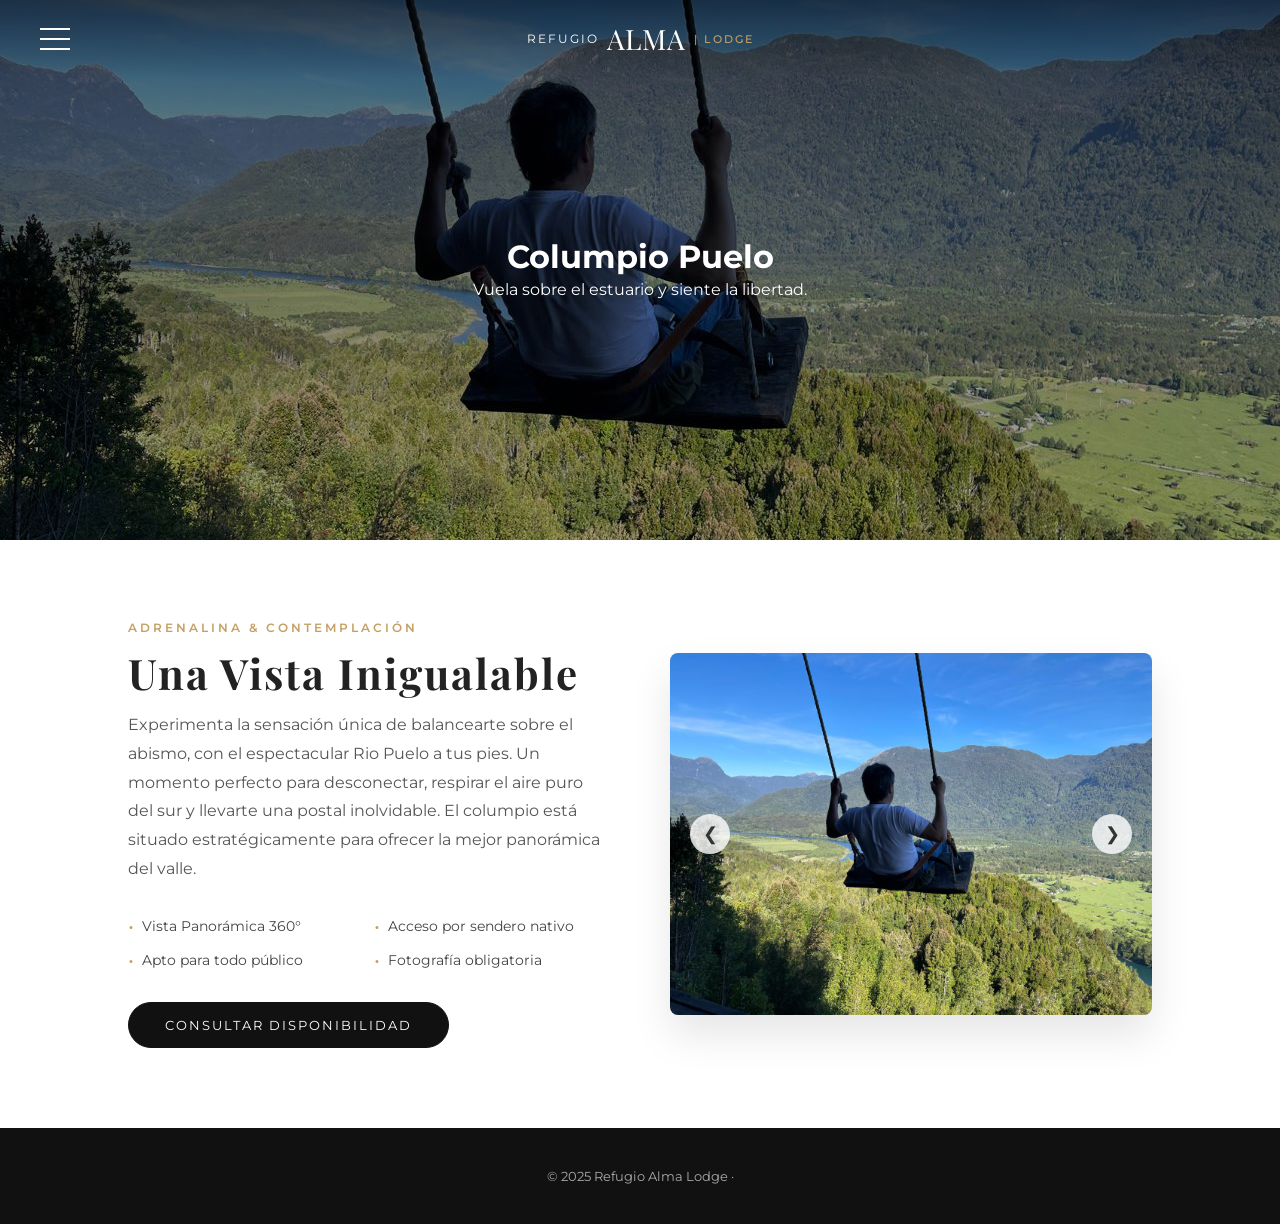
==== columpio.html @ 0404adab "base" ====
<!DOCTYPE html>
<html lang="es">

<head>
    <meta charset="UTF-8" />
    <meta name="viewport" content="width=device-width, initial-scale=1.0" />
    <title>Columpio del Mundo - Refugio Alma Lodge</title>
    <link rel="stylesheet" href="css/style.css" />
</head>

<body>

    <nav class="awasi-nav" id="awasiNav">
        <div class="nav-left">
            <div class="nav-toggle" id="navToggle">
                <span></span><span></span><span></span>
            </div>
        </div>
        <div class="nav-logo">
            <a href="index.html" class="logo-link">
                <span class="logo-refugio">REFUGIO</span>
                <span class="logo-alma">ALMA</span>
                <span class="logo-lodge">| LODGE</span>
            </a>
        </div>
        <div class="nav-right"></div>
    </nav>

    <div class="mobile-menu" id="mobileMenu">
        <a href="index.html#experiencias">Tours</a>
        <a href="index.html#nosotros">Nosotros</a>
        <a href="index.html#refugios">Refugios</a>
        <a href="index.html#galeria">Galería</a>
        <a href="index.html#ubicacion">Ubicación</a>
        <a href="index.html#contacto">Contacto</a>
    </div>

    <!-- HERO INTERNAL -->
    <header class="hero-internal" style="background-image: url('assets/columpio/hero3.jpeg');">
        <div class="hero-overlay"></div>
        <div class="hero-content">
            <h1>Columpio Puelo</h1>
            <p>Vuela sobre el estuario y siente la libertad.</p>
        </div>
    </header>

    <!-- COLUMPIO DETAIL -->
    <section class="unit-section">
        <div class="unit-container">
            <div class="unit-content">
                <span class="unit-subtitle">Adrenalina & Contemplación</span>
                <h2>Una Vista Inigualable</h2>
                <p class="unit-description">
                    Experimenta la sensación única de balancearte sobre el abismo, con el espectacular Rio Puelo a tus pies.
                    Un momento perfecto para desconectar, respirar el aire puro del sur y llevarte una postal
                    inolvidable.
                    El columpio está situado estratégicamente para ofrecer la mejor panorámica del valle.
                </p>
                <ul class="unit-features">
                    <li>Vista Panorámica 360°</li>
                    <li>Acceso por sendero nativo</li>
                    <li>Apto para todo público</li>
                    <li>Fotografía obligatoria</li>
                </ul>
                <a href="https://wa.me/56912345678" target="_blank" class="btn-hero btn-dark">Consultar
                    Disponibilidad</a>
            </div>
            <div class="unit-gallery">
                <div class="carousel" id="carousel-columpio">
                    <div class="carousel-track">
                        <img src="assets/columpio/hero3.jpeg" class="active" alt="Columpio 1">
                    </div>
                    <button class="carousel-btn prev" aria-label="Anterior">&#10094;</button>
                    <button class="carousel-btn next" aria-label="Siguiente">&#10095;</button>
                </div>
            </div>
        </div>
    </section>

    <footer>
        © 2025 Refugio Alma Lodge ·
    </footer>

    <script src="js/scrollreveal.min.js"></script>
    <script src="js/main.js"></script>
</body>

</html>
---- css/style.css ----
/* ---------- RESET ---------- */
@import url('https://fonts.googleapis.com/css2?family=Montserrat:wght@300;400;500&family=Playfair+Display:ital,wght@0,400;0,700;1,400&display=swap');




* {
    margin: 0;
    padding: 0;
    box-sizing: border-box;
}

body {
    font-family: "Montserrat", sans-serif;
    color: #333;
    background: #fafafa;
}

img {
    display: block;
    max-width: 100%;
}

/* ---------- NAVBAR AWASI STYLE ---------- */

.awasi-nav {
    position: fixed;
    top: 0;
    width: 100%;
    display: flex;
    justify-content: space-between;
    /* Changed to space-between for Left/Center/Right layout */
    align-items: center;
    padding: 20px 40px;
    z-index: 1002;
    transition: all 0.35s ease;
    background: transparent;
    /* Gradient added in HTML or just transparent */
    background: linear-gradient(to bottom, rgba(0, 0, 0, 0.4) 0%, rgba(0, 0, 0, 0) 100%);
}

.awasi-nav.scrolled {
    background: rgba(255, 255, 255, 0.98);
    padding: 15px 40px;
    backdrop-filter: blur(8px);
    border-bottom: 1px solid #eee;
}

.awasi-nav.scrolled .logo-refugio,
.awasi-nav.scrolled .logo-alma {
    color: #333;
}

/* Layout Containers */
.nav-left,
.nav-right {
    flex: 1;
    display: flex;
    align-items: center;
}

.nav-left {
    justify-content: flex-start;
}

.nav-right {
    justify-content: flex-end;
}

/* Logo Styles */
.nav-logo {
    flex: 2;
    display: flex;
    justify-content: center;
    align-items: center;
}

.logo-link {
    text-decoration: none;
    display: flex;
    align-items: center;
    gap: 8px;
    color: #fff;
    transition: opacity 0.3s ease;
}

.logo-link:hover {
    opacity: 0.8;
}

.logo-refugio {
    font-family: "Montserrat", sans-serif;
    font-size: 12px;
    letter-spacing: 2px;
    font-weight: 400;
    text-transform: uppercase;
}

.logo-alma {
    font-family: "Playfair Display", serif;
    font-size: 28px;
    letter-spacing: 1px;
    font-weight: 400;
    text-transform: uppercase;
}

.logo-lodge {
    font-family: "Montserrat", sans-serif;
    font-size: 11px;
    letter-spacing: 2px;
    font-weight: 500;
    text-transform: uppercase;
    color: #c5a065;
    /* Gold/Brown tone */
}

/* Burger Menu - Always Visible */
.nav-toggle {
    display: flex;
    /* Always flex */
    flex-direction: column;
    width: 30px;
    cursor: pointer;
    z-index: 1001;
    /* Above overlay */
}

.nav-toggle span {
    background: white;
    height: 2px;
    margin: 4px 0;
    transition: 0.3s;
    width: 100%;
}

.awasi-nav.scrolled .nav-toggle span {
    background: #333;
}

/* Toggle Animation when Active */
.nav-toggle.active span:nth-child(1) {
    transform: rotate(45deg) translate(5px, 6px);
    background: #fff;
    /* Keep white on overlay */
}

.nav-toggle.active span:nth-child(2) {
    opacity: 0;
}

.nav-toggle.active span:nth-child(3) {
    transform: rotate(-45deg) translate(5px, -6px);
    background: #fff;
}

/* ---------- Mobile Overlay Menu ---------- */

/* ---------- Mobile Overlay Menu ---------- */

.mobile-menu {
    position: fixed;
    inset: 0;
    background: rgba(20, 20, 20, 0.98);
    /* Dark overlay like Awasi */
    display: flex;
    flex-direction: column;
    justify-content: center;
    align-items: center;
    gap: 40px;
    opacity: 0;
    visibility: hidden;
    transition: all 0.4s ease;
    z-index: 1000;
}

.mobile-menu a {
    text-decoration: none;
    font-family: "Playfair Display", serif;
    font-size: 32px;
    text-transform: capitalize;
    /* Or uppercase, Awasi uses elegant mix */
    letter-spacing: 1px;
    color: #fff;
    opacity: 0;
    transform: translateY(20px);
    transition: 0.4s ease;
}

.mobile-menu a:hover {
    color: #c5a065;
}

.mobile-menu.active {
    opacity: 1;
    visibility: visible;
}

.mobile-menu.active a {
    opacity: 1;
    transform: translateY(0);
}

/* Staggered animation for links */
.mobile-menu.active a:nth-child(1) {
    transition-delay: 0.1s;
}

.mobile-menu.active a:nth-child(2) {
    transition-delay: 0.2s;
}

.mobile-menu.active a:nth-child(3) {
    transition-delay: 0.3s;
}

.mobile-menu.active a:nth-child(4) {
    transition-delay: 0.4s;
}

.mobile-menu.active a:nth-child(5) {
    transition-delay: 0.5s;
}

.mobile-menu.active a:nth-child(6) {
    transition-delay: 0.6s;
}

/* ---------- HERO ---------- */

.hero {
    height: 100vh;
    /* background-image removed for slideshow */
    position: relative;
    display: flex;
    justify-content: center;
    align-items: center;
    text-align: center;
    color: #fff;
    overflow: hidden;
}

.hero-slideshow {
    position: absolute;
    inset: 0;
    z-index: 0;
}

.hero-slideshow img {
    position: absolute;
    inset: 0;
    width: 100%;
    height: 100%;
    object-fit: cover;
    opacity: 0;
    transition: opacity 1.5s ease-in-out;
}

.hero-slideshow img.active {
    opacity: 1;
}

.hero-overlay {
    position: absolute;
    inset: 0;
    background: linear-gradient(to bottom, rgba(0, 0, 0, 0.55), rgba(0, 0, 0, 0.35));
}

.hero-content {
    position: relative;
    max-width: 700px;
    padding: 0 20px;
}

.hero h1 {
    font-size: 52px;
    letter-spacing: 3px;
    text-transform: uppercase;
    margin-bottom: 20px;
}

.hero p {
    font-size: 18px;
    margin-bottom: 30px;
}

.btn-hero {
    display: inline-block;
    padding: 14px 36px;
    border-radius: 30px;
    border: 1px solid #fff;
    color: #fff;
    text-decoration: none;
    font-size: 13px;
    letter-spacing: 2px;
    text-transform: uppercase;
    background: transparent;
    cursor: pointer;
    transition: background 0.3s, color 0.3s;
}

.btn-hero:hover {
    background: #fff;
    color: #000;
}

.btn-outline {
    border-color: #333;
    color: #333;
}

.btn-outline:hover {
    background: #333;
    color: #fff;
}

.btn-dark {
    background: #111;
    border-color: #111;
    color: #fff;
}

/* ---------- SECTIONS ---------- */

section {
    padding: 100px 10%;
    background: #fafafa;
    opacity: 0;
    transform: translateX(50px);
    transition: opacity 0.8s ease-out, transform 0.8s ease-out;
}

section.section-visible {
    opacity: 1;
    transform: translateX(0);
}

section:nth-of-type(even) {
    background: #ffffff;
}

h2 {
    font-size: 32px;
    margin-bottom: 20px;
    text-transform: uppercase;
    letter-spacing: 2px;
}

p {
    line-height: 1.7;
    max-width: 800px;
}

/* ---------- GRID & CARDS ---------- */

.grid {
    margin-top: 40px;
    display: grid;
    grid-template-columns: repeat(auto-fit, minmax(280px, 1fr));
    gap: 20px;
}

.cards {
    display: flex;
    flex-wrap: wrap;
    gap: 40px;
    margin-top: 40px;
}

.card {
    flex: 1;
    min-width: 280px;
    border-radius: 8px;
    overflow: hidden;
    background: #fff;
    box-shadow: 0 10px 20px rgba(0, 0, 0, 0.08);
    transition: all 0.4s ease;
}

.card:hover {
    transform: translateY(-10px);
    box-shadow: 0 20px 40px rgba(0, 0, 0, 0.15);
}

.card img {
    width: 100%;
    transition: transform 0.6s ease;
}

.card:hover img {
    transform: scale(1.05);
}

.card-content {
    padding: 20px;
}

.card-content h3 {
    margin-bottom: 10px;
}

/* ---------- EXPERIENCIAS CARDS ---------- */

.exp-card {
    background: #fff;
    border-radius: 8px;
    overflow: hidden;
    box-shadow: 0 10px 20px rgba(0, 0, 0, 0.06);
    transition: all 0.4s ease;
}

.exp-card:hover {
    transform: translateY(-10px);
    box-shadow: 0 20px 40px rgba(0, 0, 0, 0.15);
}

.exp-card img {
    transition: transform 0.6s ease;
}

.exp-card:hover img {
    transform: scale(1.05);
}

.exp-text {
    padding: 18px 18px 22px;
}

/* ---------- PHOTO CARDS (Suites & Galeria) ---------- */

.photo-card {
    border-radius: 8px;
    overflow: hidden;
    box-shadow: 0 10px 20px rgba(0, 0, 0, 0.08);
    transition: all 0.4s ease;
    /* Ensure it takes full width of grid cell if needed, or behaves like a block */
    display: block;
}

.photo-card:hover {
    transform: translateY(-10px);
    box-shadow: 0 20px 40px rgba(0, 0, 0, 0.15);
}

.photo-card img {
    width: 100%;
    height: 100%;
    object-fit: cover;
    display: block;
    transition: transform 0.6s ease;
}

.photo-card:hover img {
    transform: scale(1.05);
}

/* ---------- PARALLAX ---------- */

.parallax {
    background-image: url(/assets/5.jpeg);
    background-attachment: fixed;
    background-size: cover;
    background-position: center;
    height: 60vh;
}

/* ---------- RESERVA ---------- */

.reserva {
    text-align: left;
}

.reserva-form {
    margin-top: 30px;
    display: flex;
    flex-direction: column;
    gap: 18px;
}

.form-row {
    display: flex;
    gap: 18px;
}

input,
textarea {
    padding: 14px 16px;
    border-radius: 4px;
    border: 1px solid #ddd;
    font-family: inherit;
    font-size: 14px;
    flex: 1;
}

textarea {
    resize: vertical;
}

.contact-form {
    margin-top: 30px;
    display: flex;
    flex-direction: column;
    gap: 14px;
    max-width: 600px;
}

/* ---------- FOOTER ---------- */

footer {
    padding: 40px 10%;
    background: #111;
    color: #aaa;
    text-align: center;
    font-size: 13px;
}

/* ---------- RESPONSIVE ---------- */

@media (max-width: 900px) {
    .awasi-nav {
        padding: 18px 24px;
    }

    .hero h1 {
        font-size: 34px;
    }

    .hero p {
        font-size: 16px;
    }

    section {
        padding: 80px 7%;
    }

    .form-row {
        flex-direction: column;
    }
}

@media (max-width: 600px) {
    .hero {
        height: 90vh;
    }
}

/* Audio Control Button */
.audio-control {
    position: absolute;
    bottom: 20px;
    right: 20px;
    z-index: 100;
    background: rgba(255, 255, 255, 0.2);
    height: 24px;
    fill: white;
    stroke: none;
}

/* Override generic section animation for #nosotros to let ScrollReveal handle it */
#nosotros {
    opacity: 1;
    transform: none;
    transition: none;
}

/* ---------- MASONRY GALLERY ---------- */
.masonry-grid {
    column-count: 3;
    column-gap: 20px;
    margin-top: 40px;
}

.masonry-grid .photo-card {
    display: inline-block;
    width: 100%;
    margin-bottom: 20px;
    break-inside: avoid;
    /* Ensure existing styles don't conflict */
    transform: translateZ(0);
    /* Hardware accel/fix flickering */
}

/* Hover Overlay extension */
.photo-card {
    position: relative;
    /* Maintain existing styles but ensure relative for overlay */
}

/* Enhanced Hover Effect */
.photo-card::after {
    content: '';
    position: absolute;
    inset: 0;
    background: rgba(0, 0, 0, 0.3);
    opacity: 0;
    transition: opacity 0.4s ease;
    pointer-events: none;
    z-index: 1;
}

.photo-card:hover::after {
    opacity: 1;
}

.photo-card:hover img {
    transform: scale(1.08);
    /* Slightly stronger zoom */
}

/* Masonry responsiveness */
@media (max-width: 900px) {
    .masonry-grid {
        column-count: 2;
    }
}




/* ---------- ABOUT / NOSOTROS SPLIT LAYOUT ---------- */
.about-container {
    display: flex;
    align-items: center;
    gap: 60px;
    max-width: 1200px;
    margin: 0 auto;
}

.about-image {
    flex: 1;
    position: relative;
    overflow: hidden;
    border-radius: 4px;
    box-shadow: 0 20px 40px rgba(0, 0, 0, 0.1);
}

.about-image img {
    width: 100%;
    height: 100%;
    object-fit: cover;
    transition: transform 1.2s ease;
}

.about-image:hover img {
    transform: scale(1.05);
}

.about-content {
    flex: 1;
    text-align: left;
    padding: 20px;
}

.about-subtitle {
    display: block;
    font-family: "Montserrat", sans-serif;
    font-size: 13px;
    letter-spacing: 3px;
    text-transform: uppercase;
    color: #c5a065;
    margin-bottom: 16px;
    font-weight: 500;
}

.about-content h2 {
    font-family: "Playfair Display", serif;
    font-size: 48px;
    line-height: 1.2;
    margin-bottom: 30px;
    color: #222;
    text-transform: none;
    letter-spacing: 0;
}

.about-text {
    font-size: 16px;
    line-height: 1.8;
    color: #555;
    margin-bottom: 30px;
}

.about-highlight {
    border-left: 3px solid #c5a065;
    padding-left: 24px;
    margin: 30px 0;
}

.about-highlight p {
    font-family: "Playfair Display", serif;
    font-size: 20px;
    font-style: italic;
    color: #333;
    line-height: 1.6;
}

.about-text-secondary {
    font-size: 14px;
    color: #777;
    margin-top: 20px;
}

/* Responsiveness */
@media (max-width: 900px) {
    .about-container {
        flex-direction: column;
        gap: 40px;
    }

}

/* ---------- TOURS 2-CARD LAYOUT ---------- */
.tours-container {
    display: flex;
    justify-content: center;
    gap: 50px;
    margin-top: 50px;
    max-width: 1200px;
    margin-left: auto;
    margin-right: auto;
}

.tour-card {
    background: #fff;
    width: 450px;
    border-radius: 8px;
    overflow: hidden;
    box-shadow: 0 15px 30px rgba(0, 0, 0, 0.06);
    transition: all 0.4s ease;
    display: flex;
    flex-direction: column;
}

.tour-card:hover {
    transform: translateY(-10px);
    box-shadow: 0 25px 50px rgba(0, 0, 0, 0.12);
}

.tour-image {
    height: 280px;
    overflow: hidden;
}

.tour-image img {
    width: 100%;
    height: 100%;
    object-fit: cover;
    transition: transform 0.8s ease;
}

.tour-card:hover .tour-image img {
    transform: scale(1.08);
    /* Mild zoom */
}

.tour-content {
    padding: 30px;
    flex: 1;
    display: flex;
    flex-direction: column;
    text-align: center;
}

.tour-content h3 {
    font-family: "Playfair Display", serif;
    font-size: 26px;
    margin-bottom: 12px;
    color: #222;
    text-transform: none;
    /* Keep natural reading */
}

.tour-content p {
    font-size: 15px;
    color: #666;
    margin-bottom: 24px;
    flex: 1;
    /* Pushes button down if text varies */
}

/* Elegant Button for Tours */
.btn-tour {
    align-self: center;
    padding: 12px 30px;
    background: #fdfdfd;
    border: 1px solid #c5a065;
    color: #c5a065;
    font-family: "Montserrat", sans-serif;
    font-size: 13px;
    text-decoration: none;
    text-transform: uppercase;
    letter-spacing: 2px;
    transition: all 0.3s ease;
    border-radius: 2px;
}

.btn-tour:hover {
    background: #c5a065;
    color: #fff;
    cursor: pointer;
}

@media (max-width: 900px) {
    .tours-container {
        flex-direction: column;
        align-items: center;
    }

    .tour-card {
        width: 100%;
        max-width: 450px;
    }
}

/* ---------- REFUGIOS PAGE ---------- */

.hero-internal {
    height: 60vh;
    background-image: url('../assets/hero4.png');
    background-size: cover;
    background-position: center;
    position: relative;
    display: flex;
    justify-content: center;
    align-items: center;
    text-align: center;
    color: #fff;
}

.unit-section {
    padding: 80px 10%;
    background: #fff;
}

.unit-section.alt-bg {
    background: #fafafa;
}

.unit-container {
    display: flex;
    align-items: center;
    gap: 60px;
    max-width: 1200px;
    margin: 0 auto;
}

.unit-container.reverse {
    flex-direction: row-reverse;
}

.unit-content {
    flex: 1;
}

.unit-gallery {
    flex: 1;
    position: relative;
    overflow: hidden;
    border-radius: 8px;
    box-shadow: 0 20px 40px rgba(0, 0, 0, 0.1);
    aspect-ratio: 4/3;
}

.unit-subtitle {
    display: block;
    font-family: "Montserrat", sans-serif;
    font-size: 12px;
    letter-spacing: 3px;
    text-transform: uppercase;
    color: #c5a065;
    margin-bottom: 10px;
    font-weight: 600;
}

.unit-content h2 {
    font-family: "Playfair Display", serif;
    font-size: 42px;
    margin-bottom: 10px;
    color: #222;
    text-transform: none;
}

.unit-price {
    font-family: "Montserrat", sans-serif;
    font-size: 24px;
    color: #333;
    margin-bottom: 20px;
    font-weight: 300;
}

.unit-price span {
    font-size: 14px;
    color: #777;
}

.unit-description {
    font-size: 16px;
    line-height: 1.8;
    color: #555;
    margin-bottom: 30px;
}

.unit-features {
    list-style: none;
    margin-bottom: 30px;
    display: grid;
    grid-template-columns: 1fr 1fr;
    gap: 10px;
}

.unit-features li {
    font-size: 14px;
    color: #444;
    display: flex;
    align-items: center;
    gap: 8px;
}

.unit-features li::before {
    content: "•";
    color: #c5a065;
    font-size: 20px;
}

.unit-note {
    font-size: 13px;
    color: #888;
    font-style: italic;
    margin-bottom: 30px;
}

/* Carousel Styles */
.carousel {
    position: relative;
    width: 100%;
    height: 100%;
}

.carousel-track {
    display: flex;
    width: 100%;
    height: 100%;
    overflow-x: scroll;
    scroll-snap-type: x mandatory;
    scroll-behavior: smooth;
    scrollbar-width: none;
    /* Firefox */
}

.carousel-track::-webkit-scrollbar {
    display: none;
    /* Chrome/Safari */
}

.carousel-track img {
    flex: 0 0 100%;
    width: 100%;
    height: 100%;
    object-fit: cover;
    scroll-snap-align: start;
}

.carousel-btn {
    position: absolute;
    top: 50%;
    transform: translateY(-50%);
    background: rgba(255, 255, 255, 0.8);
    border: none;
    width: 40px;
    height: 40px;
    border-radius: 50%;
    cursor: pointer;
    z-index: 10;
    display: flex;
    align-items: center;
    justify-content: center;
    font-size: 18px;
    color: #333;
    transition: all 0.3s ease;
    opacity: 1;
    /* Always visible */
}

.carousel-btn:hover {
    background: #fff;
    box-shadow: 0 4px 10px rgba(0, 0, 0, 0.1);
}

.carousel-btn.prev {
    left: 20px;
}

.carousel-btn.next {
    right: 20px;
}

/* Responsive Refugios */
@media (max-width: 900px) {

    .unit-container,
    .unit-container.reverse {
        flex-direction: column;
        gap: 40px;
    }

    .unit-gallery {
        width: 100%;
        aspect-ratio: 16/9;
    }
}

/* Refugios Carousel (Index) */
.refugios-section {
    position: relative;
    height: 80vh;
    overflow: hidden;
    display: flex;
    justify-content: center;
    align-items: center;
    padding: 0;
    /* Remove default padding */
}

.refugios-carousel {
    position: absolute;
    top: 0;
    left: 0;
    width: 100%;
    height: 100%;
    z-index: 1;
}

.refugios-carousel img {
    position: absolute;
    top: 0;
    left: 0;
    width: 100%;
    height: 100%;
    object-fit: cover;
    opacity: 0;
    transition: opacity 1s ease-in-out;
}

.refugios-carousel img.active {
    opacity: 1;
}

.refugios-overlay-content {
    position: relative;
    z-index: 2;
    text-align: center;
    color: #fff;
    background: rgba(0, 0, 0, 0.4);
    padding: 40px;
    border-radius: 4px;
    max-width: 600px;
}

.refugios-overlay-content h2 {
    font-size: 48px;
    margin-bottom: 20px;
    color: #fff;
}

.refugios-overlay-content p {
    font-size: 18px;
    margin-bottom: 30px;
    color: #f0f0f0;
}

/* Location Section */
.location-container {
    display: flex;
    flex-wrap: wrap;
    gap: 40px;
    align-items: center;
    max-width: 1200px;
    margin: 0 auto;
    padding: 20px;
}

.location-content {
    flex: 1;
    min-width: 300px;
    text-align: left;
}

.location-content h2 {
    font-size: 36px;
    margin-bottom: 20px;
    color: #333;
}

.location-content h3 {
    font-size: 20px;
    margin-bottom: 20px;
    color: #555;
    line-height: 1.5;
}

.location-content p {
    font-size: 16px;
    margin-bottom: 20px;
    color: #666;
    line-height: 1.6;
}

.location-map {
    flex: 1;
    min-width: 300px;
    border-radius: 8px;
    overflow: hidden;
    box-shadow: 0 4px 15px rgba(0, 0, 0, 0.1);
}

.location-map iframe {
    display: block;
    width: 100%;
    height: 450px;
}

@media (max-width: 768px) {
    .location-container {
        flex-direction: column;
    }

    .location-content {
        text-align: center;
    }
}
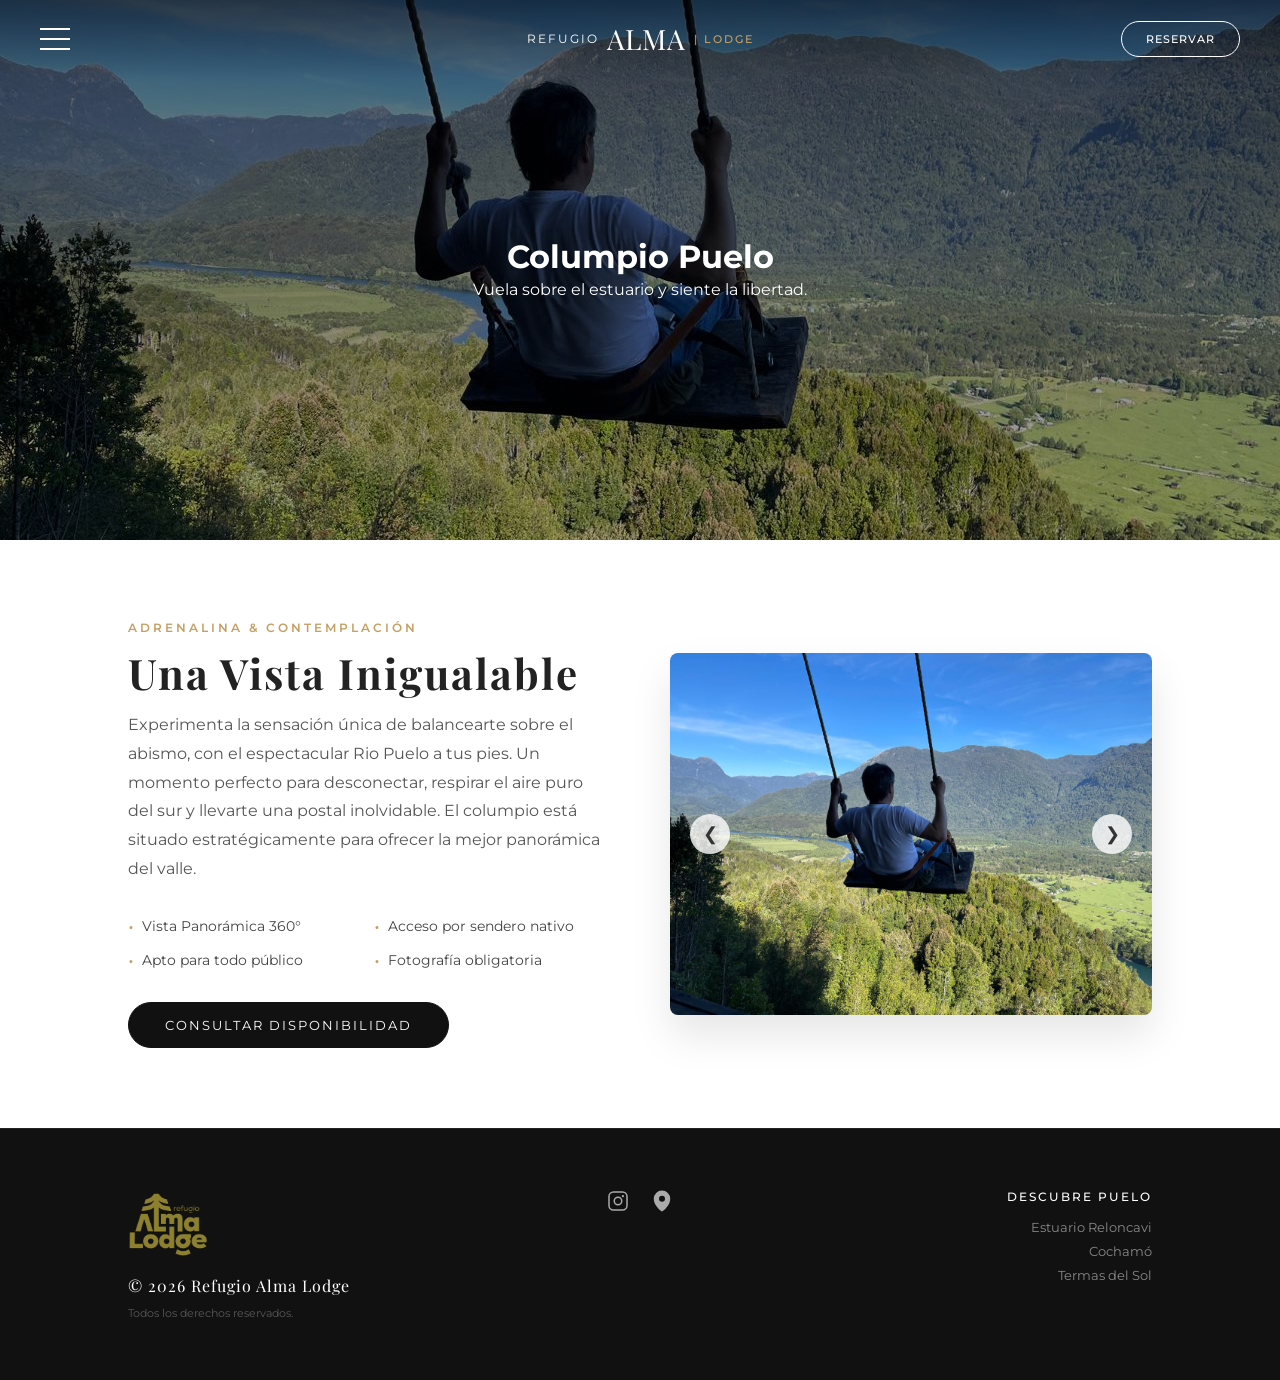
==== commit a92e9aa7: "se separa el navbar  el fotter para que sea comun a todos los sitios" ====
--- a/columpio.html
+++ b/columpio.html
@@ -10,30 +10,7 @@
 
 <body>
 
-    <nav class="awasi-nav" id="awasiNav">
-        <div class="nav-left">
-            <div class="nav-toggle" id="navToggle">
-                <span></span><span></span><span></span>
-            </div>
-        </div>
-        <div class="nav-logo">
-            <a href="index.html" class="logo-link">
-                <span class="logo-refugio">REFUGIO</span>
-                <span class="logo-alma">ALMA</span>
-                <span class="logo-lodge">| LODGE</span>
-            </a>
-        </div>
-        <div class="nav-right"></div>
-    </nav>
-
-    <div class="mobile-menu" id="mobileMenu">
-        <a href="index.html#experiencias">Tours</a>
-        <a href="index.html#nosotros">Nosotros</a>
-        <a href="index.html#refugios">Refugios</a>
-        <a href="index.html#galeria">Galería</a>
-        <a href="index.html#ubicacion">Ubicación</a>
-        <a href="index.html#contacto">Contacto</a>
-    </div>
+    <div id="navbar-container"></div>
 
     <!-- HERO INTERNAL -->
     <header class="hero-internal" style="background-image: url('assets/columpio/hero3.jpeg');">
@@ -51,7 +28,8 @@
                 <span class="unit-subtitle">Adrenalina & Contemplación</span>
                 <h2>Una Vista Inigualable</h2>
                 <p class="unit-description">
-                    Experimenta la sensación única de balancearte sobre el abismo, con el espectacular Rio Puelo a tus pies.
+                    Experimenta la sensación única de balancearte sobre el abismo, con el espectacular Rio Puelo a tus
+                    pies.
                     Un momento perfecto para desconectar, respirar el aire puro del sur y llevarte una postal
                     inolvidable.
                     El columpio está situado estratégicamente para ofrecer la mejor panorámica del valle.
@@ -77,9 +55,9 @@
         </div>
     </section>
 
-    <footer>
-        © 2025 Refugio Alma Lodge ·
-    </footer>
+    <div id="navbar-container"></div>
+    <div id="footer-container"></div>
+    <script src="js/components.js"></script>
 
     <script src="js/scrollreveal.min.js"></script>
     <script src="js/main.js"></script>
--- a/css/style.css
+++ b/css/style.css
@@ -14,6 +14,8 @@
     font-family: "Montserrat", sans-serif;
     color: #333;
     background: #fafafa;
+    overflow-x: hidden;
+    width: 100%;
 }
 
 img {
@@ -49,6 +51,16 @@
 .awasi-nav.scrolled .logo-refugio,
 .awasi-nav.scrolled .logo-alma {
     color: #333;
+}
+
+.awasi-nav.scrolled .btn-reservar {
+    border-color: #333;
+    color: #333;
+}
+
+.awasi-nav.scrolled .btn-reservar:hover {
+    background: #333;
+    color: #fff;
 }
 
 /* Layout Containers */
@@ -114,6 +126,28 @@
     /* Gold/Brown tone */
 }
 
+/* Reservar Button in Navbar */
+.btn-reservar {
+    display: inline-block;
+    padding: 10px 24px;
+    border-radius: 50px;
+    background-color: transparent;
+    border: 1px solid #fff;
+    color: #fff;
+    text-transform: uppercase;
+    font-size: 11px;
+    letter-spacing: 1px;
+    text-decoration: none;
+    transition: all 0.3s ease;
+    font-family: "Montserrat", sans-serif;
+    font-weight: 500;
+}
+
+.btn-reservar:hover {
+    background: #fff;
+    color: #000;
+}
+
 /* Burger Menu - Always Visible */
 .nav-toggle {
     display: flex;
@@ -239,24 +273,13 @@
     overflow: hidden;
 }
 
-.hero-slideshow {
+#heroVideo {
     position: absolute;
     inset: 0;
-    z-index: 0;
-}
-
-.hero-slideshow img {
-    position: absolute;
-    inset: 0;
     width: 100%;
     height: 100%;
     object-fit: cover;
-    opacity: 0;
-    transition: opacity 1.5s ease-in-out;
-}
-
-.hero-slideshow img.active {
-    opacity: 1;
+    z-index: 0;
 }
 
 .hero-overlay {
@@ -325,13 +348,13 @@
     padding: 100px 10%;
     background: #fafafa;
     opacity: 0;
-    transform: translateX(50px);
+    transform: translateY(50px);
     transition: opacity 0.8s ease-out, transform 0.8s ease-out;
 }
 
 section.section-visible {
     opacity: 1;
-    transform: translateX(0);
+    transform: translateY(0);
 }
 
 section:nth-of-type(even) {
@@ -506,20 +529,202 @@
 /* ---------- FOOTER ---------- */
 
 footer {
-    padding: 40px 10%;
+    padding: 60px 10%;
     background: #111;
+    color: #888;
+    font-size: 13px;
+    border-top: 1px solid #222;
+}
+
+.footer-container {
+    display: flex;
+    justify-content: space-between;
+    align-items: flex-start;
+    flex-wrap: wrap;
+    gap: 40px;
+}
+
+.footer-section {
+    flex: 1;
+    min-width: 200px;
+}
+
+/* BRAND Section */
+.footer-brand {
+    display: flex;
+    flex-direction: column;
+    gap: 10px;
+    text-align: left;
+}
+
+.footer-logo {
+    max-width: 80px;
+    height: auto;
+    margin-bottom: 5px;
+    opacity: 0.9;
+}
+
+.footer-brand span:first-of-type {
+    font-family: "Playfair Display", serif;
+    font-size: 16px;
+    color: #fff;
+    letter-spacing: 1px;
+}
+
+.footer-rights {
+    font-size: 11px;
+    opacity: 0.6;
+}
+
+/* SOCIAL Section */
+.footer-social {
+    display: flex;
+    justify-content: center;
+    gap: 20px;
+    align-items: center;
+}
+
+.social-link {
     color: #aaa;
-    text-align: center;
-    font-size: 13px;
+    transition: all 0.3s ease;
+    display: flex;
+    align-items: center;
+    justify-content: center;
+}
+
+.social-link:hover {
+    color: #c5a065;
+    transform: translateY(-3px);
+}
+
+/* LINKS Section */
+.footer-links {
+    text-align: right;
+}
+
+.footer-links h4 {
+    color: #fff;
+    font-size: 12px;
+    text-transform: uppercase;
+    letter-spacing: 2px;
+    margin-bottom: 15px;
+    font-weight: 500;
+}
+
+.footer-links ul {
+    list-style: none;
+    padding: 0;
+    display: flex;
+    flex-direction: column;
+    gap: 8px;
+}
+
+.footer-links a {
+    text-decoration: none;
+    color: #888;
+    transition: color 0.3s ease;
+}
+
+.footer-links a:hover {
+    color: #c5a065;
+}
+
+/* Responsive Footer */
+@media (max-width: 768px) {
+    .footer-container {
+        flex-direction: column;
+        align-items: center;
+        text-align: center;
+        gap: 30px;
+    }
+
+    .footer-brand {
+        text-align: center;
+        order: 2;
+        /* Put brand/copyright at bottom */
+    }
+
+    .footer-social {
+        order: 1;
+        /* Icons first */
+        margin-bottom: 10px;
+    }
+
+    .footer-links {
+        text-align: center;
+        order: 0;
+        /* Links top or middle? Let's put Links Top or Middle. Actually, standard is usually Links -> Social -> Copy. Let's try Social -> Links -> Copy */
+        order: 0;
+    }
 }
 
 /* ---------- RESPONSIVE ---------- */
 
+/* Mobile Bottom Bar (Hidden by default on Desktop) */
+.mobile-bottom-bar {
+    display: none;
+}
+
+/* Responsiveness */
 @media (max-width: 900px) {
     .awasi-nav {
         padding: 18px 24px;
     }
 
+    /* Hide Navbar Button on Mobile */
+    .nav-right .btn-reservar {
+        display: none;
+    }
+
+    /* Show Bottom Bar on Mobile */
+    .mobile-bottom-bar {
+        display: flex;
+        position: fixed;
+        bottom: 0;
+        left: 0;
+        width: 100%;
+        background: rgba(255, 255, 255, 0.95);
+        backdrop-filter: blur(10px);
+        padding: 15px 24px;
+        justify-content: center;
+        align-items: center;
+        z-index: 1005;
+        border-top: 1px solid #eee;
+        box-shadow: 0 -5px 20px rgba(0, 0, 0, 0.05);
+
+        /* Transition for Fade Out */
+        transition: opacity 0.5s ease, visibility 0.5s ease;
+        opacity: 1;
+        visibility: visible;
+    }
+
+    .mobile-bottom-bar.hidden {
+        opacity: 0;
+        visibility: hidden;
+        pointer-events: none;
+    }
+
+    .mobile-bottom-bar a {
+        display: block;
+        width: 100%;
+        text-align: center;
+        background: #111;
+        color: #fff;
+        padding: 14px;
+        text-decoration: none;
+        text-transform: uppercase;
+        font-family: "Montserrat", sans-serif;
+        font-size: 13px;
+        letter-spacing: 2px;
+        border-radius: 4px;
+        font-weight: 500;
+    }
+
+    /* Adjust footer or content so it's not hidden behind the bar */
+    footer {
+        padding-bottom: 90px;
+    }
+
     .hero h1 {
         font-size: 34px;
     }
@@ -539,20 +744,49 @@
 
 @media (max-width: 600px) {
     .hero {
-        height: 90vh;
+        height: 100vh;
     }
 }
 
 /* Audio Control Button */
 .audio-control {
     position: absolute;
-    bottom: 20px;
-    right: 20px;
+    bottom: 40px;
+    left: 50%;
+    transform: translateX(-50%);
     z-index: 100;
-    background: rgba(255, 255, 255, 0.2);
-    height: 24px;
-    fill: white;
-    stroke: none;
+
+    /* Modern Glassmorphism */
+    display: flex;
+    justify-content: center;
+    align-items: center;
+    width: 56px;
+    height: 56px;
+
+    background: rgba(255, 255, 255, 0.1);
+    backdrop-filter: blur(10px);
+    -webkit-backdrop-filter: blur(10px);
+    border: 1px solid rgba(255, 255, 255, 0.25);
+    border-radius: 50%;
+
+    color: #fff;
+    cursor: pointer;
+    transition: all 0.3s ease;
+    box-shadow: 0 4px 20px rgba(0, 0, 0, 0.15);
+}
+
+.audio-control:hover {
+    background: rgba(255, 255, 255, 0.25);
+    transform: translateX(-50%) scale(1.1);
+    box-shadow: 0 8px 30px rgba(0, 0, 0, 0.25);
+    border-color: rgba(255, 255, 255, 0.5);
+}
+
+.audio-control svg {
+    /* Ensure icon size */
+    width: 28px;
+    height: 28px;
+    filter: drop-shadow(0 2px 4px rgba(0, 0, 0, 0.2));
 }
 
 /* Override generic section animation for #nosotros to let ScrollReveal handle it */
